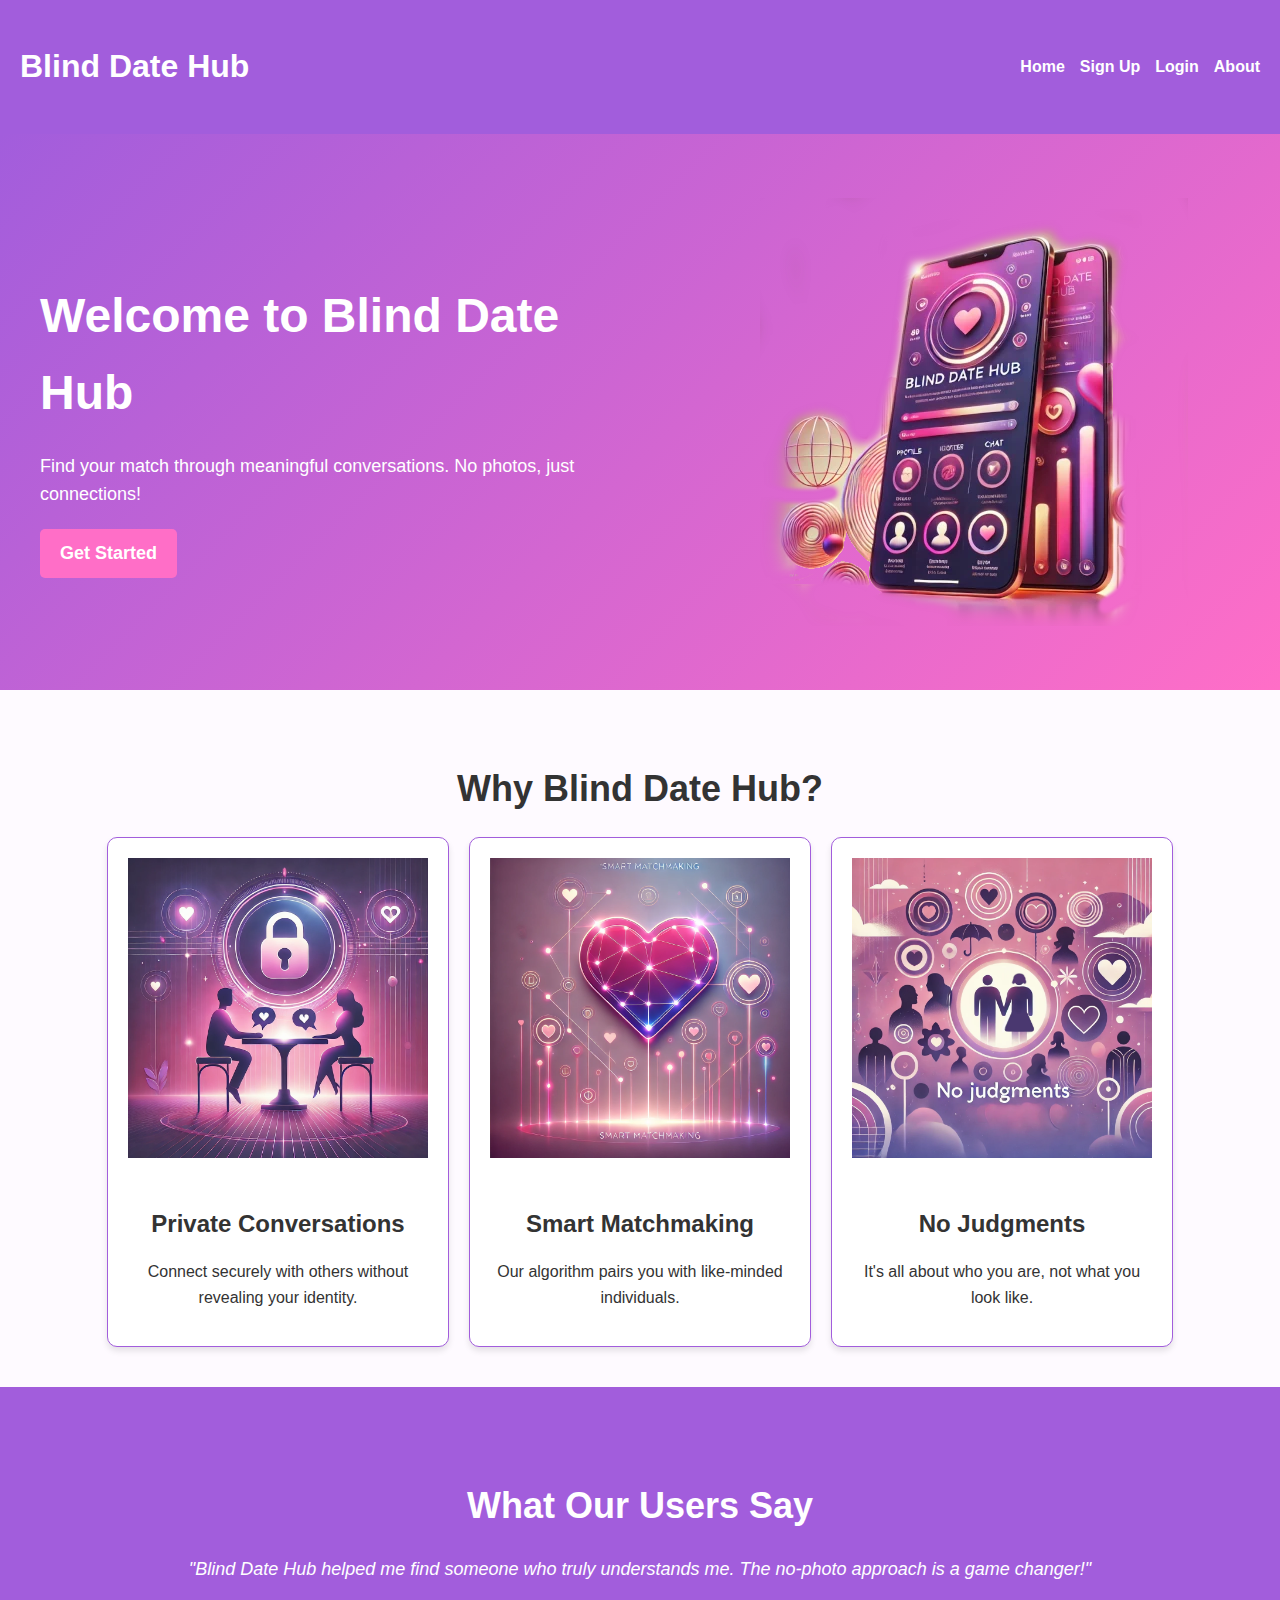
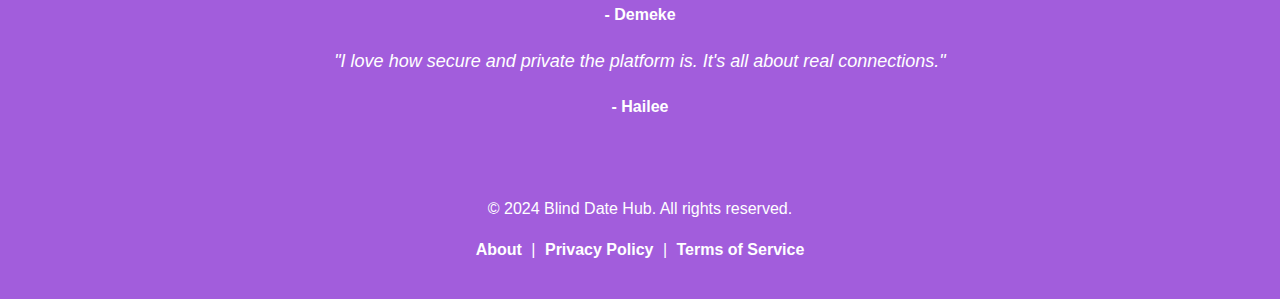
==== index.html @ c3a14195 "Update index.html" ====
<!DOCTYPE html>
<html lang="en">
<head>
    <meta charset="UTF-8">
    <meta name="viewport" content="width=device-width, initial-scale=1.0">
    <title>Blind Date Hub</title>
    <link rel="stylesheet" href="css/style.css">
</head>
<body>

    <!-- Header -->
    <header>
        <div class="logo">
            <h1 ><a href="index.html" id="Blind" aria-label="Go to Blind Date Hub Home">Blind Date Hub</a></h1>
        </div><!-- where is it -->
        <nav>
            <ul>
                <li><a href="index.html" aria-label="Go to Home">Home</a></li>
                <li><a href="signup.html" aria-label="Sign Up">Sign Up</a></li>
                <li><a href="login.html" aria-label="Login to your account">Login</a></li>
                <li><a href="about.html" aria-label="Learn How Blind Date Hub Works">About</a></li>
            </ul>
        </nav>
    </header>

    <!-- Main Content with 3 sections hero,fetures,testimonals -->
    <main>
        <section class="hero">
            <div class="hero-content">
                <h1>Welcome to Blind Date Hub</h1>
                <p>Find your match through meaningful conversations. No photos, just connections!</p>
                <a href="signup.html" class="cta-button">Get Started</a>
            </div>
            <div class="hero-image">
                <img src="images/hero-dating.webp" alt="Two phones" />
            </div>
        </section>

        <section class="features">
            <h2>Why Blind Date Hub?</h2>
            <div class="feature-cards">
                <div class="card">
                    <img src="images/feature1.webp" alt="Private Conversations" />
                    <h3>Private Conversations</h3>
                    <p>Connect securely with others without revealing your identity.</p>
                </div>
                <div class="card">
                    <img src="images/feature2.webp" alt="Smart Matchmaking" />
                    <h3>Smart Matchmaking</h3>
                    <p>Our algorithm pairs you with like-minded individuals.</p>
                </div>
                <div class="card">
                    <img src="images/feature3.webp" alt="No Judgments" />
                    <h3>No Judgments</h3>
                    <p>It's all about who you are, not what you look like.</p>
                </div>
            </div>
        </section>
   </main>
<!-- Footer -->
    <footer>
        <section class="testimonials">
            <h2>What Our Users Say</h2>
            <div class="testimonial">
                <p>"Blind Date Hub helped me find someone who truly understands me. The no-photo approach is a game changer!"</p>
                <span>- Demeke</span>
            </div>
            <div class="testimonial">
                <p>"I love how secure and private the platform is. It's all about real connections."</p>
                <span>- Hailee</span>
            </div>
        </section>
    

    
        <p>&copy; 2024 Blind Date Hub. All rights reserved.</p>
        <p>
            <a href="about.html" aria-label="Learn more about us">About</a> | 
            <a href="privacyPolicy.html" aria-label="Read our Privacy Policy">Privacy Policy</a> | 
            <a href="terms.html" aria-label="Review our Terms of Service">Terms of Service</a>
        </p>
    </footer>

</body>
</html>
---- css/style.css ----
/* Define Theme Colors */
:root {
    --primary-color: #a25ddc; /* Purple */
    --secondary-color: #ff6ec7; /* Pink */
    --background-color: #fefaff;
    --text-color: #333;
    --white: #ffffff;
}

/* Global Styles */
body {
    margin: 0;
    font-family: 'Arial', sans-serif;
    background-color: var(--background-color);
    color: var(--text-color);
    line-height: 1.6;
    display: flex;
    flex-direction: column;
    min-height: 100vh;
}
main {
    flex: 1;
}

a {
    text-decoration: none;
    color: var(--white);
}

ul {
    list-style: none;
    padding: 0;
    margin: 0;
}

/* Header */
header {
    display: flex;
    justify-content: space-between;
    align-items: center;
    padding: 20px;
    background-color: var(--primary-color);
    color: var(--white);
}



header nav ul {
    display: flex;
    gap: 15px;
}

header nav a {
    color: var(--white);
    font-weight: bold;
    transition: color 0.3s ease;
}

header nav a:hover {
    color: var(--secondary-color);
}

/* Hero Section */
.hero {
    display: flex;
    align-items: center;
    justify-content: space-between;
    padding: 40px;
    background: linear-gradient(135deg, var(--primary-color), var(--secondary-color));
    color: var(--white);
}

.hero-content {
    max-width: 50%;
}

.hero h1 {
    font-size: 48px;
    margin-bottom: 20px;
}

.hero p {
    font-size: 18px;
    margin-bottom: 20px;
}

.cta-button {
    display: inline-block;
    background-color: var(--secondary-color);
    color: var(--white);
    padding: 10px 20px;
    border-radius: 5px;
    font-size: 18px;
    font-weight: bold;
    transition: background-color 0.3s ease;
}

.cta-button:hover {
    background-color: var(--white);
    color: var(--secondary-color);
}

.hero-image img {
    max-width: 100%;
    border-radius: 10px;
}

/* Features Section */
.features {
    text-align: center;
    padding: 40px 20px;
}

.features h2 {
    font-size: 36px;
    margin-bottom: 20px;
}

.feature-cards {
    display: flex;
    justify-content: center;
    gap: 20px;
}

.card {
    background-color: var(--white);
    border: 1px solid var(--primary-color);
    border-radius: 10px;
    padding: 20px;
    max-width: 300px;
    box-shadow: 0 4px 6px rgba(0, 0, 0, 0.1);
    text-align: center;
}
.feature-cards div:hover{
    transform: scale(1.05);
}

.card img {
    max-width: 100%;
    margin-bottom: 15px;
}

.card h3 {
    font-size: 24px;
    margin-bottom: 10px;
}

.card p {
    font-size: 16px;
}

/* Testimonials Section */
.testimonials {
    background-color: var(--primary-color);
    color: var(--white);
    padding: 40px 20px;
    text-align: center;
}

.testimonials h2 {
    font-size: 36px;
    margin-bottom: 20px;
}

.testimonial {
    margin-bottom: 20px;
}

.testimonial p {
    font-size: 18px;
    font-style: italic;
}

.testimonial span {
    display: block;
    margin-top: 10px;
    font-weight: bold;
}

/* Footer */
footer {
    text-align: center;
    padding: 20px;
    background-color: var(--primary-color);
    color: var(--white);
}

footer a {
    color: var(--white);
    font-weight: bold;
    margin: 0 5px;
    transition: color 0.3s ease;
}

footer a:hover {
    color: var(--secondary-color);
}
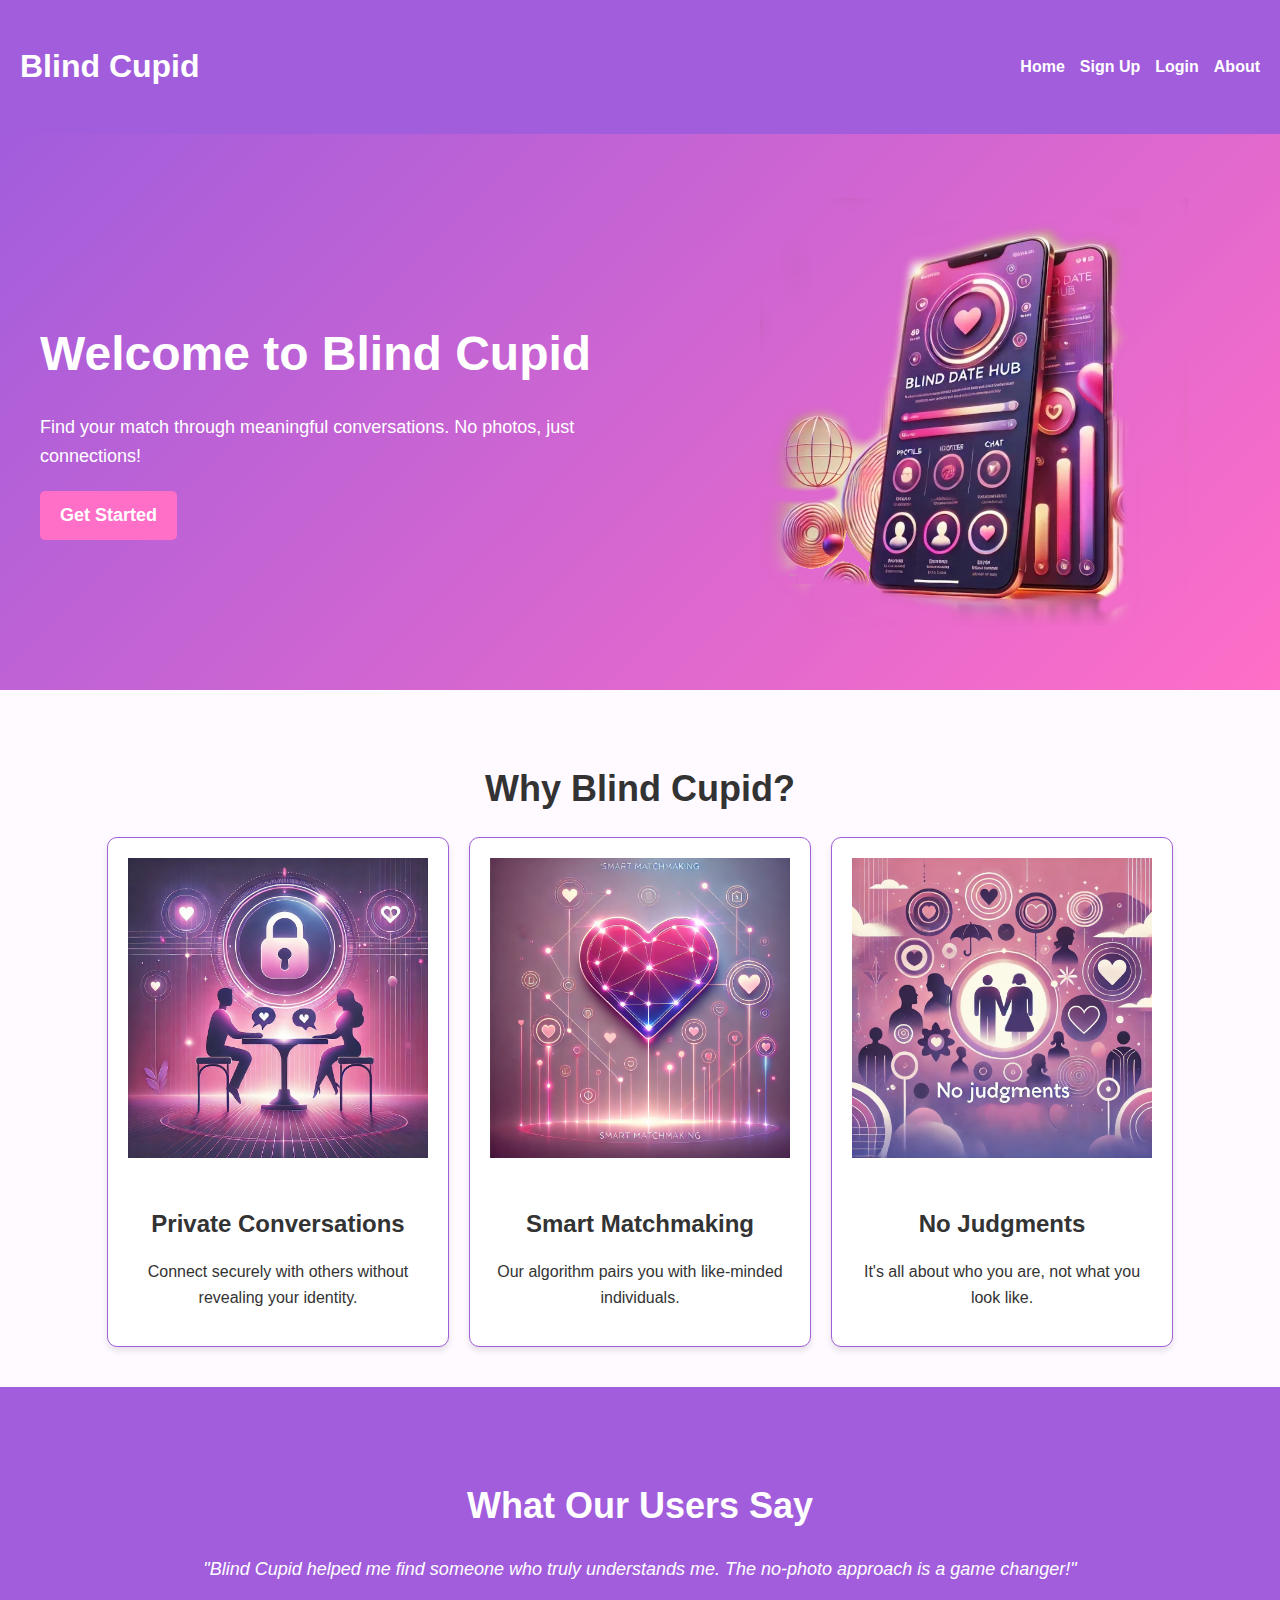
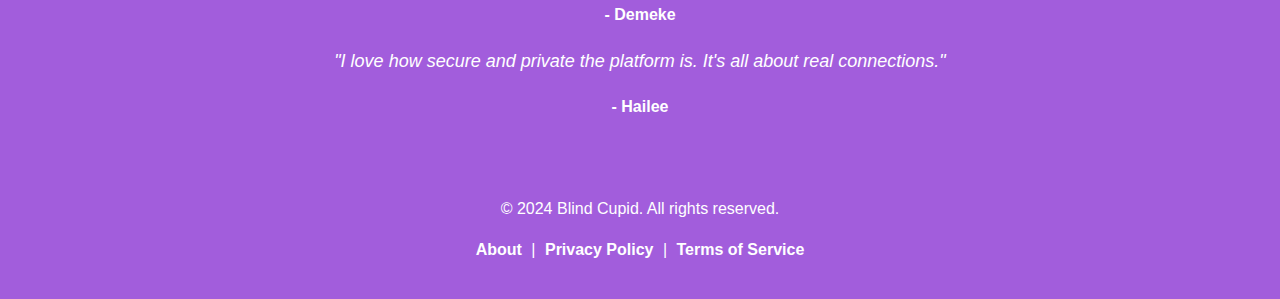
==== commit f193678b: "cha" ====
--- a/index.html
+++ b/index.html
@@ -3,7 +3,8 @@
 <head>
     <meta charset="UTF-8">
     <meta name="viewport" content="width=device-width, initial-scale=1.0">
-    <title>Blind Date Hub</title>
+<link rel="icon" type="image/png" href="images/logo.png">
+    <title>Blind Cupid</title>
     <link rel="stylesheet" href="css/style.css">
 </head>
 <body>
@@ -11,7 +12,7 @@
     <!-- Header -->
     <header>
         <div class="logo">
-            <h1 ><a href="index.html" id="Blind" aria-label="Go to Blind Date Hub Home">Blind Date Hub</a></h1>
+            <h1 ><a href="index.html" id="Blind" aria-label="Go to Blind Cupid Home">Blind Cupid</a></h1>
         </div><!-- where is it -->
         <nav>
             <ul>
@@ -27,7 +28,7 @@
     <main>
         <section class="hero">
             <div class="hero-content">
-                <h1>Welcome to Blind Date Hub</h1>
+                <h1>Welcome to Blind Cupid</h1>
                 <p>Find your match through meaningful conversations. No photos, just connections!</p>
                 <a href="signup.html" class="cta-button">Get Started</a>
             </div>
@@ -37,7 +38,7 @@
         </section>
 
         <section class="features">
-            <h2>Why Blind Date Hub?</h2>
+            <h2>Why Blind Cupid?</h2>
             <div class="feature-cards">
                 <div class="card">
                     <img src="images/feature1.webp" alt="Private Conversations" />
@@ -62,7 +63,7 @@
         <section class="testimonials">
             <h2>What Our Users Say</h2>
             <div class="testimonial">
-                <p>"Blind Date Hub helped me find someone who truly understands me. The no-photo approach is a game changer!"</p>
+                <p>"Blind Cupid helped me find someone who truly understands me. The no-photo approach is a game changer!"</p>
                 <span>- Demeke</span>
             </div>
             <div class="testimonial">
@@ -73,7 +74,7 @@
     
 
     
-        <p>&copy; 2024 Blind Date Hub. All rights reserved.</p>
+        <p>&copy; 2024 Blind Cupid. All rights reserved.</p>
         <p>
             <a href="about.html" aria-label="Learn more about us">About</a> | 
             <a href="privacyPolicy.html" aria-label="Read our Privacy Policy">Privacy Policy</a> | 
--- a/css/style.css
+++ b/css/style.css
@@ -195,3 +195,81 @@
 footer a:hover {
     color: var(--secondary-color);
 }
+
+/* Responsive Design for Mobile */
+@media (max-width: 768px) {
+    /* General Layout */
+    body {
+        font-size: 14px;
+    }
+
+    header {
+        flex-direction: column;
+        text-align: center;
+    }
+
+    header nav ul {
+        flex-direction: column;
+        gap: 10px;
+    }
+
+    .hero {
+        flex-direction: column;
+        text-align: center;
+        padding: 20px;
+    }
+
+    .hero-content {
+        max-width: 100%;
+    }
+
+    .hero h1 {
+        font-size: 32px;
+    }
+
+    .hero p {
+        font-size: 16px;
+    }
+
+    .hero-image img {
+        max-width: 80%;
+        margin-top: 20px;
+    }
+
+    .cta-button {
+        font-size: 16px;
+        padding: 10px 15px;
+    }
+
+    .features {
+        padding: 20px;
+    }
+
+    .feature-cards {
+        flex-direction: column;
+        gap: 15px;
+    }
+
+    .card {
+        max-width: 100%;
+        margin: 0 auto;
+    }
+
+    .testimonials {
+        padding: 20px;
+    }
+
+    .testimonials h2 {
+        font-size: 28px;
+    }
+
+    .testimonial p {
+        font-size: 16px;
+    }
+
+    footer {
+        font-size: 14px;
+        padding: 15px; 
+    }
+}
+
